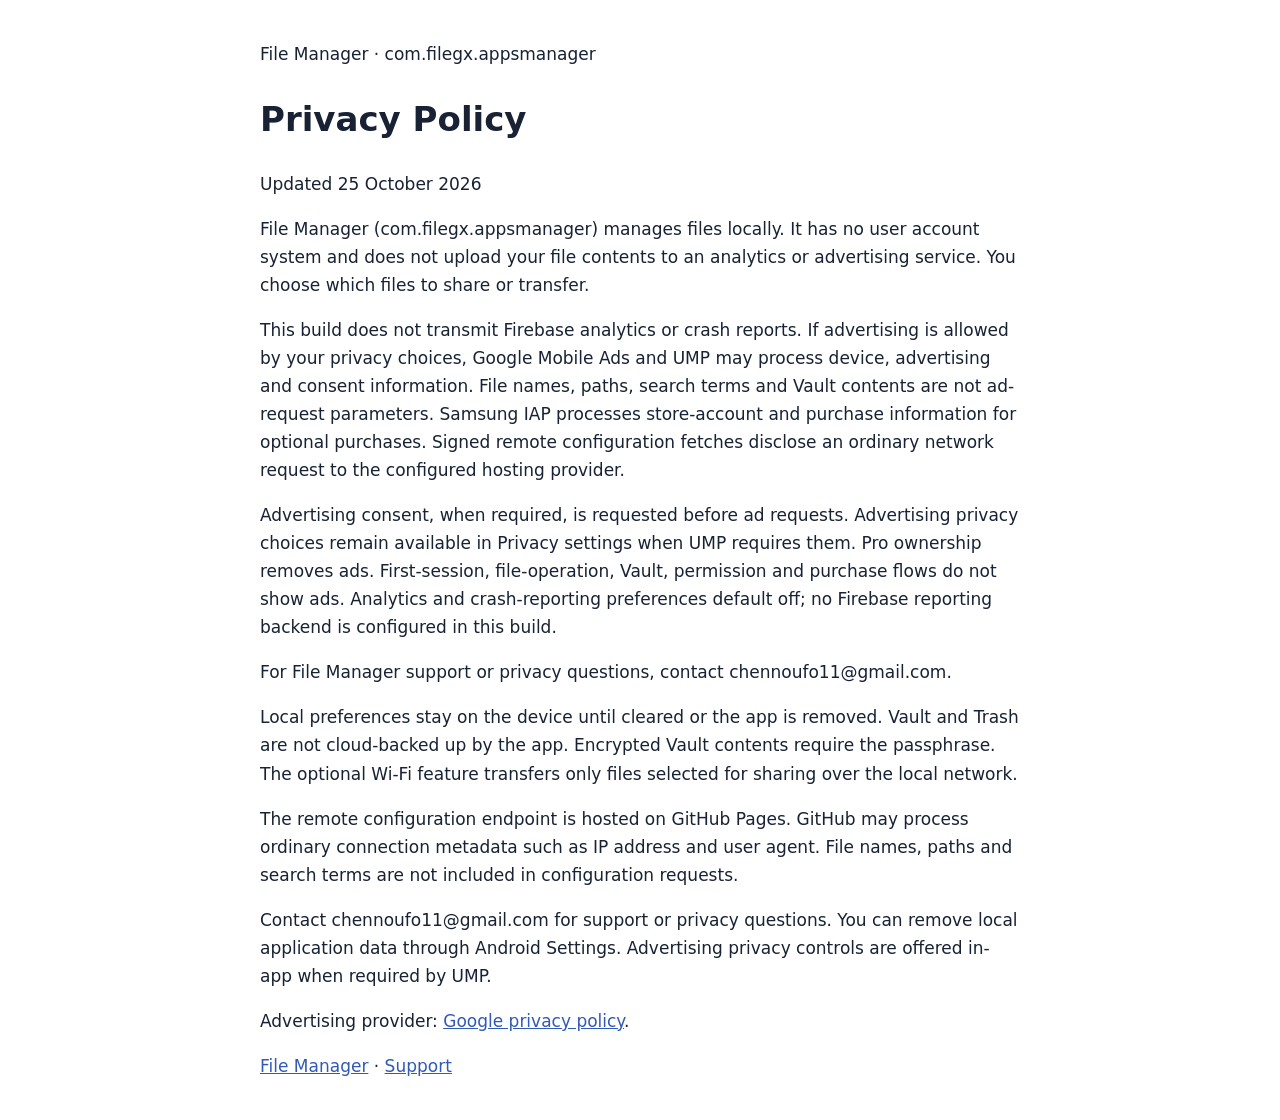
==== site/privacy.html @ 637db8e2 "Prepare File Manager Galaxy signed control data and legal pages" ====
<!doctype html><html lang="en"><meta charset="utf-8"><meta name="viewport" content="width=device-width"><title>File Manager — Privacy Policy</title><style>body{font:17px/1.65 system-ui;max-width:760px;margin:40px auto;padding:0 22px;color:#182234}a{color:#315ab6}</style><main><p>File Manager · com.filegx.appsmanager</p><h1>Privacy Policy</h1><p>Updated 25 October 2026</p><p>File Manager (com.filegx.appsmanager) manages files locally. It has no user account system and does not upload your file contents to an analytics or advertising service. You choose which files to share or transfer.</p>
<p>This build does not transmit Firebase analytics or crash reports. If advertising is allowed by your privacy choices, Google Mobile Ads and UMP may process device, advertising and consent information. File names, paths, search terms and Vault contents are not ad-request parameters. Samsung IAP processes store-account and purchase information for optional purchases. Signed remote configuration fetches disclose an ordinary network request to the configured hosting provider.</p>
<p>Advertising consent, when required, is requested before ad requests. Advertising privacy choices remain available in Privacy settings when UMP requires them. Pro ownership removes ads. First-session, file-operation, Vault, permission and purchase flows do not show ads. Analytics and crash-reporting preferences default off; no Firebase reporting backend is configured in this build.</p>
<p>For File Manager support or privacy questions, contact chennoufo11@gmail.com.</p>
<p>Local preferences stay on the device until cleared or the app is removed. Vault and Trash are not cloud-backed up by the app. Encrypted Vault contents require the passphrase. The optional Wi-Fi feature transfers only files selected for sharing over the local network.</p>
<p>The remote configuration endpoint is hosted on GitHub Pages. GitHub may process ordinary connection metadata such as IP address and user agent. File names, paths and search terms are not included in configuration requests.</p>
<p>Contact chennoufo11@gmail.com for support or privacy questions. You can remove local application data through Android Settings. Advertising privacy controls are offered in-app when required by UMP.</p><p>Advertising provider: <a href="https://policies.google.com/privacy">Google privacy policy</a>.</p><p><a href="index.html">File Manager</a> · <a href="mailto:chennoufo11@gmail.com">Support</a></p></main></html>
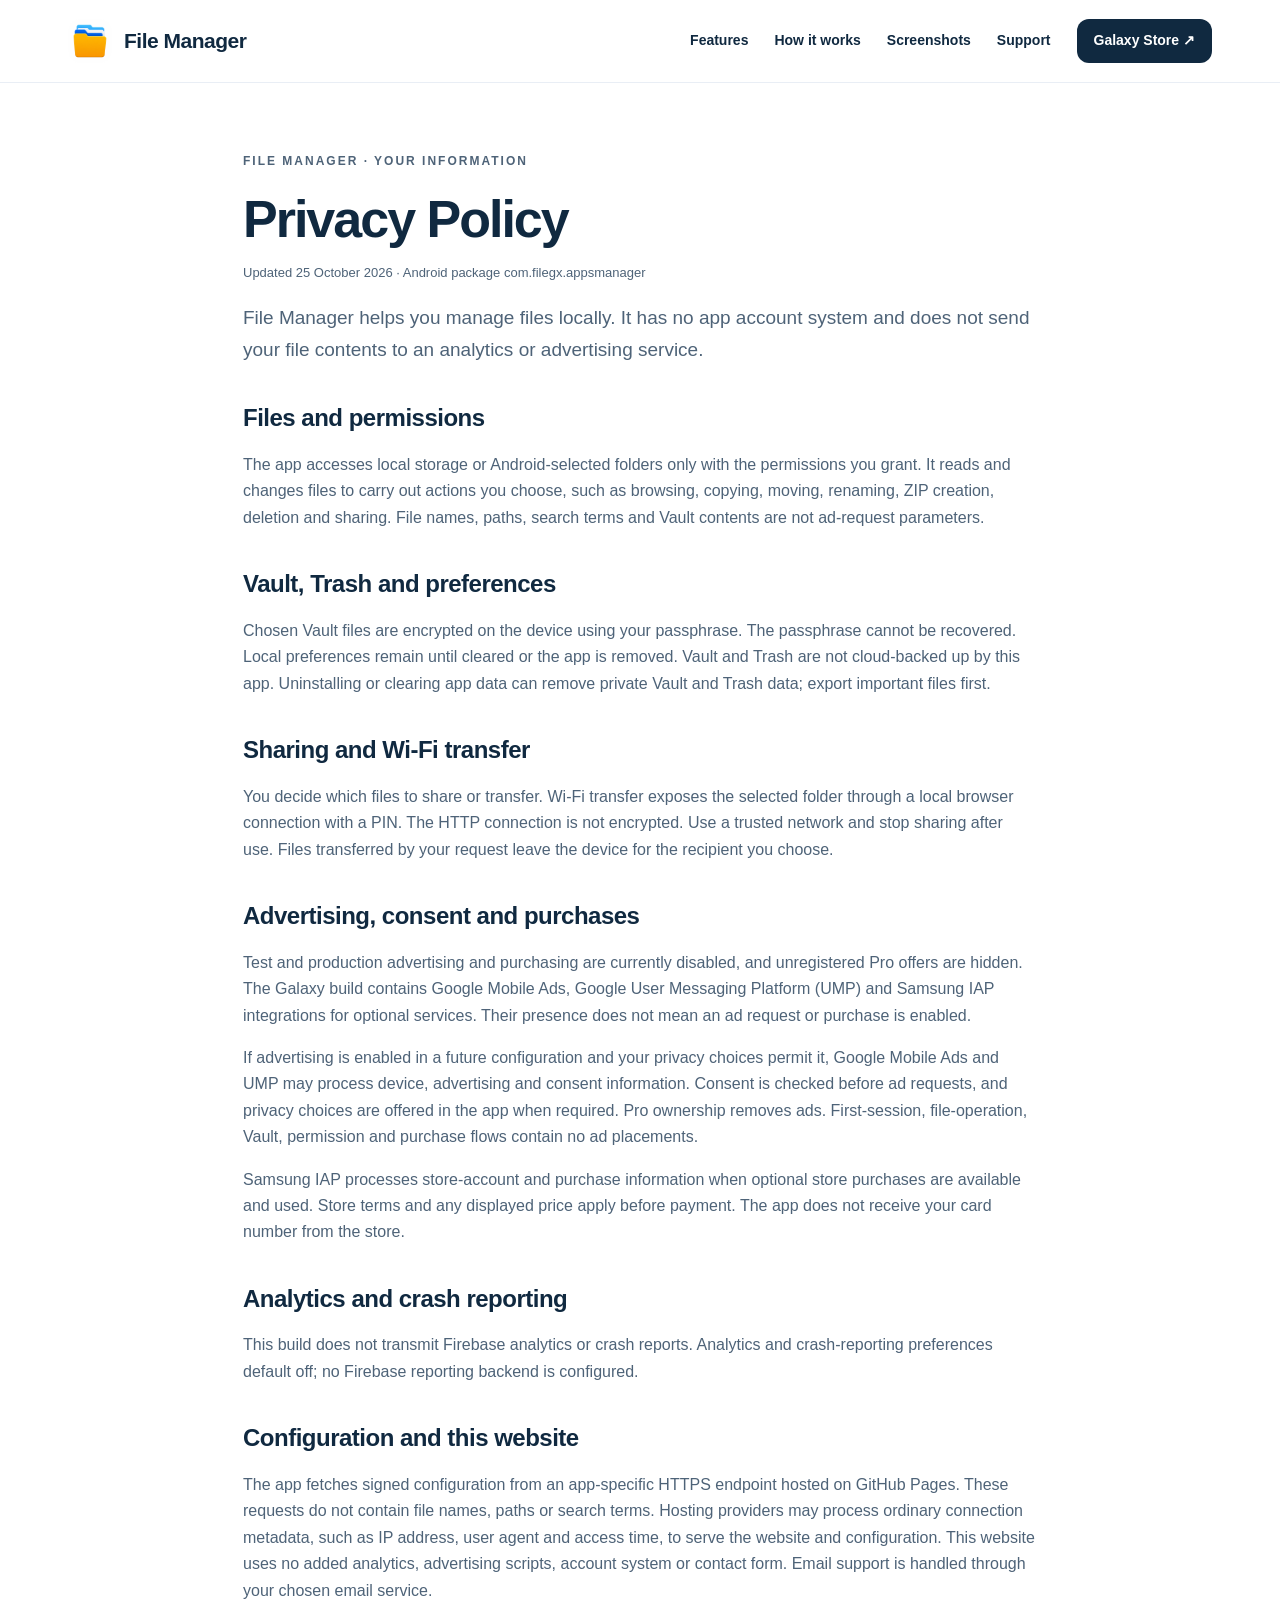
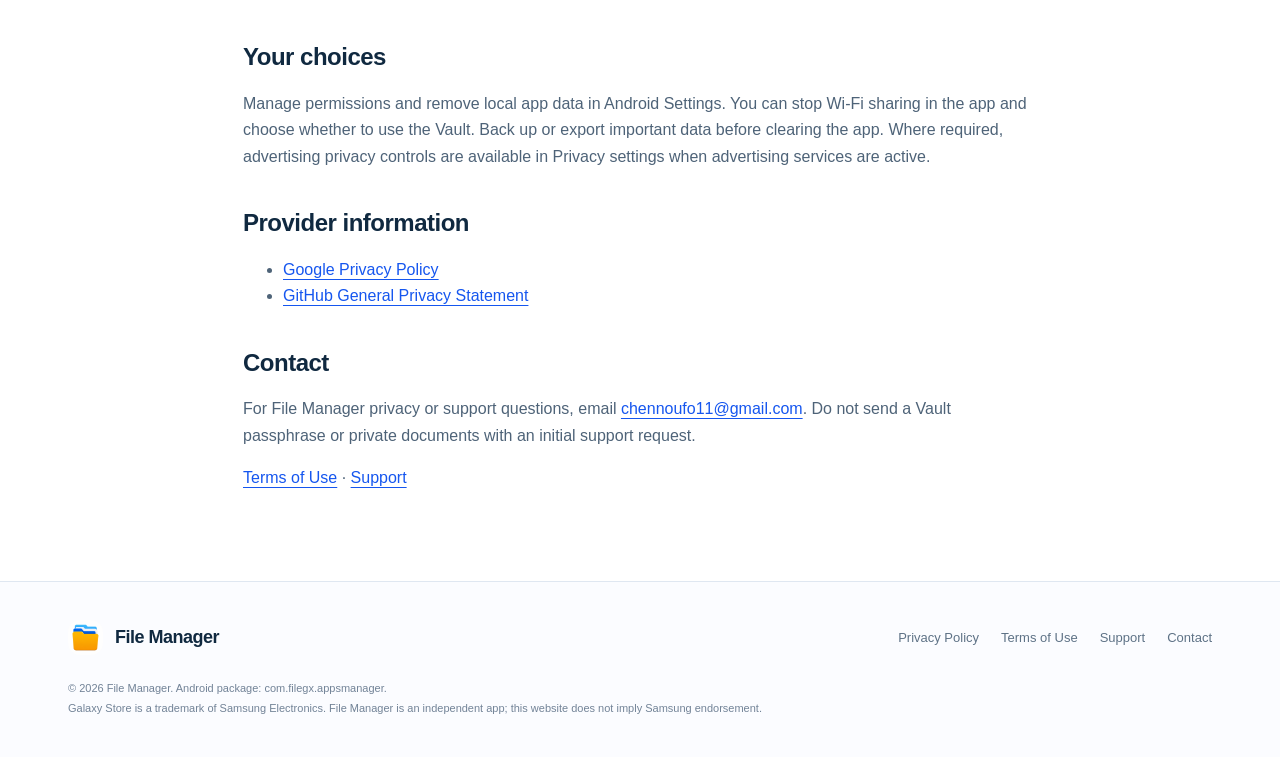
==== commit 009aa95e: "Build File Manager product landing page, screenshot gallery and support" ====
--- a/site/privacy.html
+++ b/site/privacy.html
@@ -1,7 +1,18 @@
-<!doctype html><html lang="en"><meta charset="utf-8"><meta name="viewport" content="width=device-width"><title>File Manager — Privacy Policy</title><style>body{font:17px/1.65 system-ui;max-width:760px;margin:40px auto;padding:0 22px;color:#182234}a{color:#315ab6}</style><main><p>File Manager · com.filegx.appsmanager</p><h1>Privacy Policy</h1><p>Updated 25 October 2026</p><p>File Manager (com.filegx.appsmanager) manages files locally. It has no user account system and does not upload your file contents to an analytics or advertising service. You choose which files to share or transfer.</p>
-<p>This build does not transmit Firebase analytics or crash reports. If advertising is allowed by your privacy choices, Google Mobile Ads and UMP may process device, advertising and consent information. File names, paths, search terms and Vault contents are not ad-request parameters. Samsung IAP processes store-account and purchase information for optional purchases. Signed remote configuration fetches disclose an ordinary network request to the configured hosting provider.</p>
-<p>Advertising consent, when required, is requested before ad requests. Advertising privacy choices remain available in Privacy settings when UMP requires them. Pro ownership removes ads. First-session, file-operation, Vault, permission and purchase flows do not show ads. Analytics and crash-reporting preferences default off; no Firebase reporting backend is configured in this build.</p>
-<p>For File Manager support or privacy questions, contact chennoufo11@gmail.com.</p>
-<p>Local preferences stay on the device until cleared or the app is removed. Vault and Trash are not cloud-backed up by the app. Encrypted Vault contents require the passphrase. The optional Wi-Fi feature transfers only files selected for sharing over the local network.</p>
-<p>The remote configuration endpoint is hosted on GitHub Pages. GitHub may process ordinary connection metadata such as IP address and user agent. File names, paths and search terms are not included in configuration requests.</p>
-<p>Contact chennoufo11@gmail.com for support or privacy questions. You can remove local application data through Android Settings. Advertising privacy controls are offered in-app when required by UMP.</p><p>Advertising provider: <a href="https://policies.google.com/privacy">Google privacy policy</a>.</p><p><a href="index.html">File Manager</a> · <a href="mailto:chennoufo11@gmail.com">Support</a></p></main></html>+<!doctype html><html lang="en"><head><meta charset="utf-8"><meta name="viewport" content="width=device-width,initial-scale=1"><meta name="theme-color" content="#0b3bbb"><meta name="color-scheme" content="light"><meta http-equiv="Content-Security-Policy" content="default-src 'self'; img-src 'self' data:; style-src 'self'; script-src 'self'; object-src 'none'; base-uri 'self'; frame-src 'none'; form-action 'none'; connect-src 'none'"><title>Privacy Policy — File Manager</title><meta name="description" content="Read how File Manager handles local files, permissions, Vault, Wi-Fi sharing, optional services and support."><link rel="canonical" href="https://metosapps.github.io/FileManagerGalaxyConfig/privacy.html"><link rel="icon" href="icon.png" type="image/png"><link rel="apple-touch-icon" href="icon.png"><meta property="og:type" content="website"><meta property="og:title" content="Privacy Policy — File Manager"><meta property="og:description" content="Read how File Manager handles local files, permissions, Vault, Wi-Fi sharing, optional services and support."><meta property="og:url" content="https://metosapps.github.io/FileManagerGalaxyConfig/privacy.html"><meta property="og:image" content="https://metosapps.github.io/FileManagerGalaxyConfig/assets/social-preview.png"><meta name="twitter:card" content="summary_large_image"><link rel="stylesheet" href="styles.css"><script src="app.js" defer></script></head><body><svg xmlns="http://www.w3.org/2000/svg" hidden aria-hidden="true"><defs>
+<symbol id="folder" viewBox="0 0 24 24"><path d="M3 7V5a2 2 0 0 1 2-2h5l2 3h7a2 2 0 0 1 2 2v11a2 2 0 0 1-2 2H5a2 2 0 0 1-2-2V7Z"/></symbol>
+<symbol id="search" viewBox="0 0 24 24"><circle cx="10.5" cy="10.5" r="6.5"/><path d="m16 16 5 5"/></symbol>
+<symbol id="chart" viewBox="0 0 24 24"><path d="M4 3v17h17M9 15V9m5 6V5m5 10v-3"/></symbol>
+<symbol id="lock" viewBox="0 0 24 24"><rect x="5" y="10" width="14" height="11" rx="2"/><path d="M8 10V7a4 4 0 0 1 8 0v3m-4 5v2"/></symbol>
+<symbol id="wifi" viewBox="0 0 24 24"><path d="M2 8a16 16 0 0 1 20 0M5 12a11 11 0 0 1 14 0m-10 4a5 5 0 0 1 6 0"/><circle cx="12" cy="20" r=".6"/></symbol>
+<symbol id="zip" viewBox="0 0 24 24"><path d="M7 3h7l4 4v14H5V3h2Zm7 0v5h4m-8-5v2m0 2v2m0 2v2"/><rect x="9" y="15" width="3" height="4" rx="1"/></symbol>
+<symbol id="trash" viewBox="0 0 24 24"><path d="M3 6h18M8 6V3h8v3M6 6l1 15h10l1-15M10 10v7m4-7v7"/></symbol>
+<symbol id="palette" viewBox="0 0 24 24"><path d="M21 12a9 9 0 1 0-9 9h2a2 2 0 0 0 1-3c-1-2 0-3 2-3h1a3 3 0 0 0 3-3Z"/><circle cx="7" cy="10" r=".8"/><circle cx="11" cy="6" r=".8"/><circle cx="16" cy="8" r=".8"/></symbol>
+<symbol id="arrow" viewBox="0 0 24 24"><path d="M5 12h14m-6-6 6 6-6 6"/></symbol>
+<symbol id="bag" viewBox="0 0 24 24"><path d="M4 8h16l-1 13H5L4 8Zm4 0V6a4 4 0 0 1 8 0v2"/></symbol>
+<symbol id="menu" viewBox="0 0 24 24"><path d="M4 6h16M4 12h16M4 18h16"/></symbol>
+<symbol id="check" viewBox="0 0 24 24"><path d="m5 12 4 4L19 6"/></symbol>
+<symbol id="close" viewBox="0 0 24 24"><path d="m6 6 12 12M6 18 18 6"/></symbol>
+<symbol id="left" viewBox="0 0 24 24"><path d="m14 6-6 6 6 6"/></symbol>
+<symbol id="right" viewBox="0 0 24 24"><path d="m10 6 6 6-6 6"/></symbol>
+<symbol id="mail" viewBox="0 0 24 24"><rect x="3" y="5" width="18" height="14" rx="2"/><path d="m3 6 9 7 9-7"/></symbol>
+</defs></svg><a class="skip" href="#main">Skip to content</a><header class="site-header"><div class="wrap header-row"><a class="brand" href="index.html"><img src="icon.png" width="44" height="44" alt=""><span>File Manager</span></a><button class="menu-toggle" data-menu aria-label="Open navigation" aria-expanded="false" aria-controls="navigation"><svg aria-hidden="true"><use href="#menu"></use></svg></button><nav class="nav" id="navigation" aria-label="Main navigation"><a href="index.html#features">Features</a><a href="index.html#how-it-works">How it works</a><a href="index.html#screenshots">Screenshots</a><a href="support.html">Support</a><a class="nav-cta" href="https://galaxystore.samsung.com/detail/com.filegx.appsmanager" target="_blank" rel="noopener noreferrer">Galaxy Store ↗</a></nav></div></header><main class="legal-main" id="main"><p class="eyebrow">File Manager · Your information</p><h1>Privacy Policy</h1><p class="legal-meta">Updated 25 October 2026 · Android package com.filegx.appsmanager</p><p class="lead">File Manager helps you manage files locally. It has no app account system and does not send your file contents to an analytics or advertising service.</p><h2>Files and permissions</h2><p>The app accesses local storage or Android-selected folders only with the permissions you grant. It reads and changes files to carry out actions you choose, such as browsing, copying, moving, renaming, ZIP creation, deletion and sharing. File names, paths, search terms and Vault contents are not ad-request parameters.</p><h2>Vault, Trash and preferences</h2><p>Chosen Vault files are encrypted on the device using your passphrase. The passphrase cannot be recovered. Local preferences remain until cleared or the app is removed. Vault and Trash are not cloud-backed up by this app. Uninstalling or clearing app data can remove private Vault and Trash data; export important files first.</p><h2>Sharing and Wi-Fi transfer</h2><p>You decide which files to share or transfer. Wi-Fi transfer exposes the selected folder through a local browser connection with a PIN. The HTTP connection is not encrypted. Use a trusted network and stop sharing after use. Files transferred by your request leave the device for the recipient you choose.</p><h2>Advertising, consent and purchases</h2><p>Test and production advertising and purchasing are currently disabled, and unregistered Pro offers are hidden. The Galaxy build contains Google Mobile Ads, Google User Messaging Platform (UMP) and Samsung IAP integrations for optional services. Their presence does not mean an ad request or purchase is enabled.</p><p>If advertising is enabled in a future configuration and your privacy choices permit it, Google Mobile Ads and UMP may process device, advertising and consent information. Consent is checked before ad requests, and privacy choices are offered in the app when required. Pro ownership removes ads. First-session, file-operation, Vault, permission and purchase flows contain no ad placements.</p><p>Samsung IAP processes store-account and purchase information when optional store purchases are available and used. Store terms and any displayed price apply before payment. The app does not receive your card number from the store.</p><h2>Analytics and crash reporting</h2><p>This build does not transmit Firebase analytics or crash reports. Analytics and crash-reporting preferences default off; no Firebase reporting backend is configured.</p><h2>Configuration and this website</h2><p>The app fetches signed configuration from an app-specific HTTPS endpoint hosted on GitHub Pages. These requests do not contain file names, paths or search terms. Hosting providers may process ordinary connection metadata, such as IP address, user agent and access time, to serve the website and configuration. This website uses no added analytics, advertising scripts, account system or contact form. Email support is handled through your chosen email service.</p><h2>Your choices</h2><p>Manage permissions and remove local app data in Android Settings. You can stop Wi-Fi sharing in the app and choose whether to use the Vault. Back up or export important data before clearing the app. Where required, advertising privacy controls are available in Privacy settings when advertising services are active.</p><h2>Provider information</h2><ul><li><a href="https://policies.google.com/privacy" rel="noopener noreferrer" target="_blank">Google Privacy Policy</a></li><li><a href="https://docs.github.com/en/site-policy/privacy-policies/github-general-privacy-statement" rel="noopener noreferrer" target="_blank">GitHub General Privacy Statement</a></li></ul><h2>Contact</h2><p>For File Manager privacy or support questions, email <a href="mailto:chennoufo11@gmail.com">chennoufo11@gmail.com</a>. Do not send a Vault passphrase or private documents with an initial support request.</p><p><a href="terms.html">Terms of Use</a> · <a href="support.html">Support</a></p></main><footer class="site-footer"><div class="wrap"><div class="footer-row"><a class="brand" href="index.html"><img src="icon.png" width="35" height="35" alt="">File Manager</a><nav class="footer-links" aria-label="Footer"><a href="privacy.html">Privacy Policy</a><a href="terms.html">Terms of Use</a><a href="support.html">Support</a><a href="mailto:chennoufo11@gmail.com">Contact</a></nav></div><p class="fine-print">© 2026 File Manager. Android package: com.filegx.appsmanager.<br>Galaxy Store is a trademark of Samsung Electronics. File Manager is an independent app; this website does not imply Samsung endorsement.</p></div></footer></body></html>
--- a/site/styles.css
+++ b/site/styles.css
@@ -0,0 +1,2 @@
+svg[hidden]{display:none}
+:root{--ink:#102940;--muted:#5e7286;--blue:#1556ef;--dark:#071d48;--line:#dfe7f1;--paper:#f4f7fc;--gold:#ffbc24;--radius:24px}*{box-sizing:border-box}html{scroll-behavior:smooth;scroll-padding-top:90px}body{margin:0;color:var(--ink);background:white;font:16px/1.65 -apple-system,BlinkMacSystemFont,"Segoe UI",sans-serif}a{color:var(--blue);text-underline-offset:4px}button,a{-webkit-tap-highlight-color:transparent}button{font:inherit}img{display:block;max-width:100%}svg{width:24px;height:24px;fill:none;stroke:currentColor;stroke-width:1.8;stroke-linecap:round;stroke-linejoin:round}button,a,input,summary{outline-offset:5px}:focus-visible{outline:3px solid #f7a900}.wrap{max-width:1200px;margin:auto;padding:0 28px}.skip{position:fixed;left:16px;top:-100px;z-index:100;background:white;padding:12px}.skip:focus{top:10px}.site-header{position:sticky;top:0;z-index:40;background:#ffffffee;border-bottom:1px solid #e9eef5;backdrop-filter:blur(18px)}.header-row{display:flex;align-items:center;gap:28px;min-height:82px}.brand{display:flex;align-items:center;gap:12px;color:var(--ink);text-decoration:none;font-size:21px;font-weight:800;letter-spacing:-.5px;white-space:nowrap}.brand img{width:44px;height:44px;border-radius:12px}.nav{display:flex;align-items:center;gap:26px;margin-left:auto}.nav a{font-size:14px;font-weight:650;color:var(--ink);text-decoration:none}.nav a:hover{color:var(--blue)}.nav .nav-cta{background:var(--ink);color:white;padding:10px 17px;border-radius:12px}.menu-toggle{display:none;border:1px solid var(--line);background:white;padding:9px;border-radius:10px;margin-left:auto}.hero{color:white;position:relative;overflow:hidden;background:radial-gradient(ellipse at 85% 15%,#7399ff80,transparent 43%),linear-gradient(125deg,#061c45 0%,#103fc1 60%,#075cf6 100%)}.hero:before{content:"";position:absolute;inset:0;background-image:radial-gradient(#b4d1ff40 1px,transparent 1px);background-size:28px 28px;mask-image:linear-gradient(to right,transparent,#000)}.hero-grid{position:relative;display:grid;grid-template-columns:1.12fr .88fr;gap:60px;align-items:center;min-height:810px;padding-top:76px;padding-bottom:72px}.eyebrow{font-size:12px;line-height:1.4;letter-spacing:2px;text-transform:uppercase;font-weight:800;color:var(--blue);margin:0 0 20px}.hero .eyebrow{color:#c8d9ff}.edition-label{display:inline-flex;align-items:center;gap:10px;padding:8px 14px;background:#ffffff12;border:1px solid #ffffff32;border-radius:100px;margin-bottom:25px;font-size:13px;letter-spacing:.2px}.edition-label i{display:block;width:7px;height:7px;background:var(--gold);border-radius:50%}h1,h2,h3{line-height:1.12;letter-spacing:-1.5px}h1{font-size:clamp(50px,6.6vw,86px);margin:0 0 28px;letter-spacing:-4px}h1 .accent{color:#ffcf5c}.hero-copy>p{font-size:19px;line-height:1.75;color:#d8e5ff;max-width:520px;margin:0 0 30px}.hero-actions{display:flex;align-items:center;gap:16px;flex-wrap:wrap}.store-badge{display:inline-flex;align-items:center;gap:13px;padding:11px 22px 12px 14px;border:1px solid #ffffff44;border-radius:14px;background:#08172d;color:white;text-decoration:none;box-shadow:0 12px 35px #05122f3d;transition:transform .2s,background .2s}.store-badge:hover{transform:translateY(-3px);background:#152d49}.store-badge .bag{width:43px;height:43px;background:linear-gradient(145deg,#ed38c4,#fc3c64);border-radius:12px;display:grid;place-items:center}.store-badge .bag svg{width:27px;height:27px}.store-badge small{display:block;font-size:10px;line-height:1.1;letter-spacing:1.3px;text-transform:uppercase;color:#c6d2e5}.store-badge strong{display:block;font-size:21px;line-height:1.4;font-weight:700;letter-spacing:-.5px}.text-link{color:white;font-size:14px;font-weight:700;text-decoration:none;display:inline-flex;gap:7px;align-items:center}.text-link svg{width:17px}.release-note{font-size:12px!important;color:#bed0f3!important;line-height:1.5!important;margin-top:17px!important}.hero-points{display:flex;gap:22px;margin-top:34px;flex-wrap:wrap;color:#d1dfff;font-size:12px}.hero-points span{display:flex;align-items:center;gap:7px}.hero-points svg{width:17px;height:17px;color:#ffcf5c}.hero-visual{position:relative;display:flex;justify-content:center;align-items:center;min-height:640px}.phone{width:284px;padding:10px;background:#09192b;border:1px solid #88acdf;border-radius:40px;box-shadow:35px 40px 70px #01113980,-6px -3px 0 #99b8ed60;transform:rotate(5deg);position:relative}.phone img{border-radius:29px;width:100%;height:auto}.float-card{position:absolute;display:flex;align-items:center;gap:11px;border:1px solid #ffffff8a;border-radius:17px;padding:13px 17px;color:var(--ink);background:#ffffffed;box-shadow:0 18px 40px #041a5133;font-size:13px;font-weight:750;backdrop-filter:blur(10px)}.float-card .card-symbol{background:#e7edff;color:#2f57cd;border-radius:12px;padding:10px;display:grid;place-items:center}.float-card.top{left:-30px;top:94px;transform:rotate(-5deg)}.float-card.bottom{right:-15px;bottom:105px;transform:rotate(-3deg)}.float-icon{border-radius:24px;position:absolute;width:117px;height:117px;right:-15px;top:12px;transform:rotate(12deg);filter:drop-shadow(0 14px 20px #00124060)}.platform-strip{border-bottom:1px solid var(--line);background:#fbfcff}.platform-row{display:flex;justify-content:space-between;gap:25px;align-items:center;min-height:82px;color:var(--muted);font-size:13px}.platform-row b{color:var(--ink)}section.section{padding:104px 0}.section-head{display:flex;justify-content:space-between;gap:40px;align-items:end;margin-bottom:42px}.section-head h2{font-size:clamp(34px,4vw,52px);margin:0;max-width:650px}.section-head p{color:var(--muted);max-width:350px;margin:0}.feature-grid{display:grid;grid-template-columns:repeat(4,1fr);gap:18px}.feature-card{background:var(--paper);border:1px solid #e8eef6;border-radius:var(--radius);padding:25px 22px}.feature-icon{width:48px;height:48px;border-radius:14px;display:grid;place-items:center;background:#e1eaff;color:#275bd1;margin-bottom:24px}.feature-card:nth-child(3n+2) .feature-icon{background:#fff0cb;color:#9a6200}.feature-card:nth-child(3n) .feature-icon{background:#dff2ef;color:#177b69}.feature-card h3{font-size:18px;letter-spacing:-.4px;line-height:1.3;margin:0 0 12px}.feature-card p{color:var(--muted);font-size:14px;line-height:1.75;margin:0}.how-section{background:var(--dark);color:white}.how-section .eyebrow{color:#9dbfff}.how-grid{display:grid;grid-template-columns:.9fr 1.1fr;gap:72px;align-items:start}.how-grid h2{font-size:48px;margin:0 0 22px}.how-intro p{color:#bdd0ed;max-width:400px}.steps{display:grid;gap:24px}.step{display:flex;gap:21px;border-bottom:1px solid #ffffff20;padding-bottom:24px}.step:last-child{border:0}.step-number{flex:0 0 43px;height:43px;border-radius:50%;background:#194b9f;color:#b9d6ff;display:grid;place-items:center;font-size:14px;font-weight:800}.step h3{font-size:21px;letter-spacing:-.4px;margin:4px 0 10px}.step p{font-size:15px;line-height:1.75;color:#bdd0ed;margin:0}.showcase{background:#f1f6ff}.featured-image{width:100%;height:auto;border-radius:24px;margin-bottom:30px;box-shadow:0 18px 45px #1e4d9c14}.gallery{display:grid;grid-template-columns:repeat(4,1fr);gap:18px}.shot{padding:0;text-align:left;background:white;border:1px solid #dde7f5;border-radius:18px;overflow:hidden;cursor:zoom-in;transition:transform .2s,box-shadow .2s}.shot:hover{transform:translateY(-5px);box-shadow:0 18px 30px #1548a122}.shot img{width:100%;height:auto;aspect-ratio:1/2;object-fit:contain}.shot span{display:block;padding:14px 16px;font-size:13px;font-weight:750;color:var(--ink)}.gallery-note{font-size:12px;color:var(--muted);margin-top:22px}.faq-grid{display:grid;grid-template-columns:.8fr 1.2fr;gap:70px}.faq-grid h2{font-size:46px;margin:0}.faq-items details{border-bottom:1px solid var(--line);padding:22px 0}.faq-items details:first-child{padding-top:0}.faq-items summary{cursor:pointer;font-size:17px;font-weight:700;padding-right:20px;line-height:1.5}.faq-items details p{font-size:15px;color:var(--muted);margin:15px 0 2px}.support-banner{background:#eaf1ff;border:1px solid #dbe7ff;border-radius:28px;padding:44px;display:flex;gap:36px;align-items:center;justify-content:space-between;margin-bottom:90px}.support-banner h2{font-size:32px;margin:0 0 12px}.support-banner p{color:var(--muted);margin:0}.button{display:inline-flex;align-items:center;justify-content:center;gap:10px;border:0;border-radius:12px;background:var(--blue);color:white;padding:13px 20px;font-size:14px;font-weight:750;text-decoration:none;white-space:nowrap;cursor:pointer}.button.secondary{background:white;color:var(--ink);border:1px solid var(--line)}.button:hover{filter:brightness(1.08)}.button-row{display:flex;gap:12px;flex-wrap:wrap}.site-footer{border-top:1px solid var(--line);background:#fbfcff;padding:38px 0}.footer-row{display:flex;justify-content:space-between;gap:30px;align-items:center}.footer-row .brand{font-size:18px}.footer-row .brand img{width:35px;height:35px}.footer-links{display:flex;gap:22px;flex-wrap:wrap}.footer-links a{color:var(--muted);font-size:13px;text-decoration:none}.fine-print{font-size:11px;color:#728397;margin:24px 0 0;line-height:1.8}.legal-main{max-width:850px;margin:70px auto 90px;padding:0 28px}.legal-main h1{font-size:52px;letter-spacing:-2px;margin-bottom:14px}.legal-main h2{font-size:24px;letter-spacing:-.5px;margin-top:40px}.legal-main p,.legal-main li{color:#4e6378}.legal-main .lead{font-size:19px}.legal-meta{font-size:13px;color:#75879a}.legal-card{background:var(--paper);padding:28px;border:1px solid var(--line);border-radius:20px;margin-top:28px}.legal-card h2{margin-top:0}.contact-address{font-size:clamp(19px,4vw,29px);font-weight:750;overflow-wrap:anywhere}.lightbox{border:0;border-radius:22px;padding:16px;background:#0c1d33;color:white;max-width:min(96vw,1100px);max-height:96svh}.lightbox::backdrop{background:#031125db;backdrop-filter:blur(8px)}.lightbox-image{max-height:80svh;max-width:100%;width:auto;height:auto;margin:auto;border-radius:10px}.lightbox-bar{display:flex;justify-content:space-between;align-items:center;gap:18px;padding:10px 4px 0}.lightbox-bar p{font-size:13px;margin:0}.icon-button{border:1px solid #ffffff40;background:#ffffff12;border-radius:10px;padding:7px;color:white;cursor:pointer;display:grid;place-items:center}.dialog-controls{display:flex;gap:8px}.empty-feedback{font-size:13px;min-height:24px;margin-top:10px;color:#396791}@media(min-width:1550px){.hero-grid{gap:100px}}@media(max-width:1050px){.feature-grid{grid-template-columns:repeat(2,1fr)}.hero-grid{gap:25px;grid-template-columns:1fr 1fr}.float-card.top{left:-8px}.float-card.bottom{right:-8px}.float-icon{right:0;width:90px;height:90px}.nav{gap:17px}.hero-points{gap:14px}.gallery{gap:12px}.how-grid,.faq-grid{gap:40px}}@media(max-width:760px){.wrap{padding:0 22px}.header-row{min-height:72px}.brand{font-size:19px}.brand img{width:38px;height:38px}.menu-toggle{display:grid}.nav{display:none;position:absolute;top:71px;left:0;right:0;background:white;padding:20px 24px;box-shadow:0 20px 28px #0c275c10;flex-direction:column;align-items:stretch;gap:20px}.nav.is-open{display:flex}.nav .nav-cta{text-align:center}.hero-grid{grid-template-columns:1fr;gap:25px;padding-top:48px;padding-bottom:45px;min-height:0}.hero-copy>p{font-size:17px;max-width:none}h1{font-size:58px;letter-spacing:-2.8px;margin-bottom:22px}.edition-label{margin-bottom:22px}.hero-visual{min-height:625px;max-width:410px;width:100%;margin:auto}.phone{width:254px;border-radius:36px}.phone img{border-radius:25px}.float-card.top{left:-2px;top:95px;font-size:11px;padding:10px}.float-card.bottom{right:-1px;bottom:95px;font-size:11px;padding:10px}.float-icon{right:8px;top:4px}.hero-points{margin-top:26px;gap:17px}.platform-row{display:grid;grid-template-columns:1fr 1fr;gap:13px;padding-top:23px;padding-bottom:23px;font-size:11px}section.section{padding:67px 0}.section-head{display:block;margin-bottom:28px}.section-head h2{font-size:36px}.section-head p{margin-top:18px;max-width:none}.feature-grid{gap:12px}.feature-card{padding:21px 17px;border-radius:18px}.feature-card h3{font-size:16px}.feature-card p{font-size:13px}.feature-icon{margin-bottom:18px}.how-grid,.faq-grid{grid-template-columns:1fr;gap:28px}.how-grid h2,.faq-grid h2{font-size:36px}.how-intro p{max-width:none}.gallery{grid-template-columns:repeat(2,1fr);gap:14px}.shot span{font-size:12px;padding:12px}.featured-image{border-radius:15px;margin-bottom:22px}.support-banner{padding:28px;display:block;margin-bottom:60px}.support-banner h2{font-size:28px}.support-banner .button{margin-top:23px}.footer-row{display:block}.footer-links{margin-top:24px;gap:21px}.legal-main{margin:45px auto 60px;padding:0 22px}.legal-main h1{font-size:40px}.lightbox{padding:10px}.lightbox-bar{gap:10px}.lightbox-image{max-height:78svh}}@media(max-width:370px){h1{font-size:51px}.hero-actions{gap:20px}.feature-grid{grid-template-columns:1fr}.hero-visual{min-height:600px}.float-card{padding:8px!important}.float-card .card-symbol{padding:7px}}@media(prefers-reduced-motion:reduce){html{scroll-behavior:auto}*,*:before,*:after{transition:none!important;animation:none!important}}
